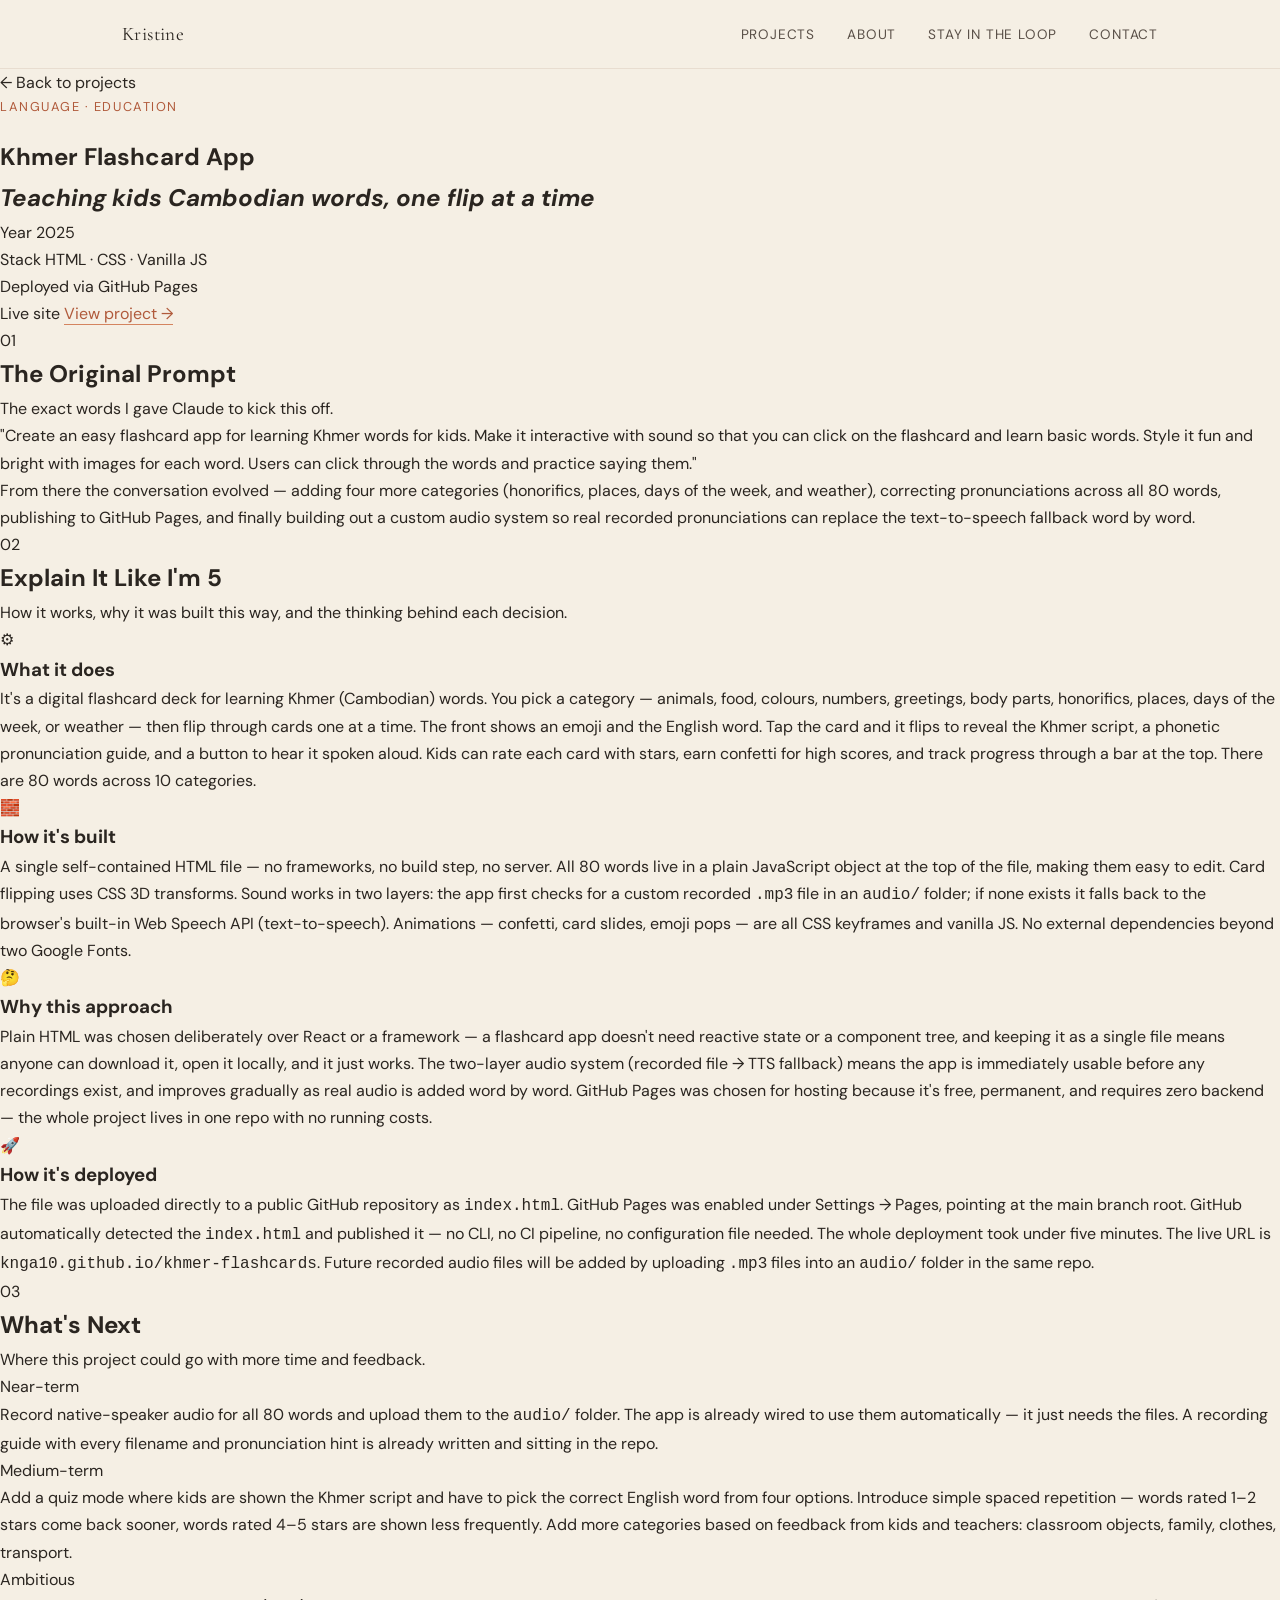
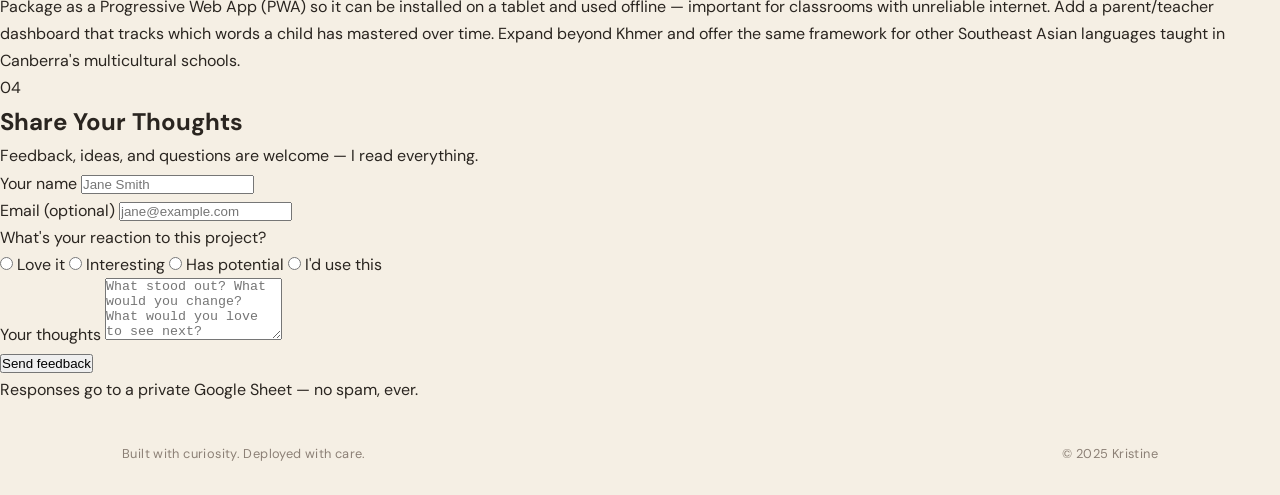
==== khmer-flashcard-casestudy.html @ 46403219 "Add files via upload" ====
<!DOCTYPE html>
<html lang="en">
<head>
  <meta charset="UTF-8" />
  <meta name="viewport" content="width=device-width, initial-scale=1.0" />
  <title>Khmer Flashcard App · Case Study</title>
  <link rel="preconnect" href="https://fonts.googleapis.com">
  <link rel="preconnect" href="https://fonts.gstatic.com" crossorigin>
  <link href="https://fonts.googleapis.com/css2?family=Cormorant+Garamond:ital,wght@0,300;0,400;0,500;1,300;1,400&family=DM+Sans:wght@300;400;500&display=swap" rel="stylesheet">
  <link rel="stylesheet" href="style.css" />
  <link rel="stylesheet" href="case-study.css" />
</head>
<body>

  <header class="site-header">
    <nav>
      <a href="index.html" class="nav-name">Kristine</a>
      <ul class="nav-links">
        <li><a href="index.html#projects">Projects</a></li>
        <li><a href="index.html#about">About</a></li>
        <li><a href="waitlist.html">Stay in the Loop</a></li>
        <li><a href="mailto:hello@example.com">Contact</a></li>
      </ul>
    </nav>
  </header>

  <main>

    <!-- ═══════════════════════════════════════
         HERO
    ═══════════════════════════════════════ -->
    <section class="cs-hero">
      <div class="cs-hero-inner">
        <a href="index.html" class="cs-back">← Back to projects</a>
        <p class="hero-eyebrow">Language · Education</p>
        <h1>Khmer Flashcard App<br><em>Teaching kids Cambodian words, one flip at a time</em></h1>
        <div class="cs-hero-meta">
          <div class="cs-meta-item">
            <span class="cs-meta-label">Year</span>
            <span>2025</span>
          </div>
          <div class="cs-meta-item">
            <span class="cs-meta-label">Stack</span>
            <span>HTML · CSS · Vanilla JS</span>
          </div>
          <div class="cs-meta-item">
            <span class="cs-meta-label">Deployed via</span>
            <span>GitHub Pages</span>
          </div>
          <div class="cs-meta-item">
            <span class="cs-meta-label">Live site</span>
            <a href="https://knga10.github.io/khmer-flashcards" class="inline-link" target="_blank">View project →</a>
          </div>
        </div>
      </div>
    </section>

    <!-- ═══════════════════════════════════════
         SECTION 1 — ORIGINAL PROMPT
    ═══════════════════════════════════════ -->
    <section class="cs-section cs-section--tinted">
      <div class="cs-section-inner">
        <div class="cs-section-label">01</div>
        <div class="cs-section-content">
          <h2 class="cs-section-title">The Original Prompt</h2>
          <p class="cs-section-sub">The exact words I gave Claude to kick this off.</p>
          <div class="cs-prompt-block">
            <p>
              "Create an easy flashcard app for learning Khmer words for kids. Make it interactive
              with sound so that you can click on the flashcard and learn basic words. Style it fun
              and bright with images for each word. Users can click through the words and practice
              saying them."
            </p>
            <p>
              From there the conversation evolved — adding four more categories (honorifics, places,
              days of the week, and weather), correcting pronunciations across all 80 words, publishing
              to GitHub Pages, and finally building out a custom audio system so real recorded
              pronunciations can replace the text-to-speech fallback word by word.
            </p>
          </div>
        </div>
      </div>
    </section>

    <!-- ═══════════════════════════════════════
         SECTION 2 — ELI5
    ═══════════════════════════════════════ -->
    <section class="cs-section">
      <div class="cs-section-inner">
        <div class="cs-section-label">02</div>
        <div class="cs-section-content">
          <h2 class="cs-section-title">Explain It Like I'm 5</h2>
          <p class="cs-section-sub">How it works, why it was built this way, and the thinking behind each decision.</p>

          <div class="cs-eli5-grid">

            <div class="cs-eli5-card">
              <div class="cs-eli5-icon">⚙️</div>
              <h3>What it does</h3>
              <p>
                It's a digital flashcard deck for learning Khmer (Cambodian) words. You pick a
                category — animals, food, colours, numbers, greetings, body parts, honorifics,
                places, days of the week, or weather — then flip through cards one at a time.
                The front shows an emoji and the English word. Tap the card and it flips to reveal
                the Khmer script, a phonetic pronunciation guide, and a button to hear it spoken
                aloud. Kids can rate each card with stars, earn confetti for high scores, and track
                progress through a bar at the top. There are 80 words across 10 categories.
              </p>
            </div>

            <div class="cs-eli5-card">
              <div class="cs-eli5-icon">🧱</div>
              <h3>How it's built</h3>
              <p>
                A single self-contained HTML file — no frameworks, no build step, no server.
                All 80 words live in a plain JavaScript object at the top of the file, making
                them easy to edit. Card flipping uses CSS 3D transforms. Sound works in two
                layers: the app first checks for a custom recorded <code>.mp3</code> file in
                an <code>audio/</code> folder; if none exists it falls back to the browser's
                built-in Web Speech API (text-to-speech). Animations — confetti, card slides,
                emoji pops — are all CSS keyframes and vanilla JS. No external dependencies
                beyond two Google Fonts.
              </p>
            </div>

            <div class="cs-eli5-card">
              <div class="cs-eli5-icon">🤔</div>
              <h3>Why this approach</h3>
              <p>
                Plain HTML was chosen deliberately over React or a framework — a flashcard app
                doesn't need reactive state or a component tree, and keeping it as a single file
                means anyone can download it, open it locally, and it just works. The two-layer
                audio system (recorded file → TTS fallback) means the app is immediately usable
                before any recordings exist, and improves gradually as real audio is added word
                by word. GitHub Pages was chosen for hosting because it's free, permanent, and
                requires zero backend — the whole project lives in one repo with no running costs.
              </p>
            </div>

            <div class="cs-eli5-card">
              <div class="cs-eli5-icon">🚀</div>
              <h3>How it's deployed</h3>
              <p>
                The file was uploaded directly to a public GitHub repository as
                <code>index.html</code>. GitHub Pages was enabled under Settings → Pages,
                pointing at the main branch root. GitHub automatically detected the
                <code>index.html</code> and published it — no CLI, no CI pipeline, no
                configuration file needed. The whole deployment took under five minutes.
                The live URL is <code>knga10.github.io/khmer-flashcards</code>. Future
                recorded audio files will be added by uploading <code>.mp3</code> files
                into an <code>audio/</code> folder in the same repo.
              </p>
            </div>

          </div>
        </div>
      </div>
    </section>

    <!-- ═══════════════════════════════════════
         SECTION 3 — WHAT'S NEXT
    ═══════════════════════════════════════ -->
    <section class="cs-section cs-section--tinted">
      <div class="cs-section-inner">
        <div class="cs-section-label">03</div>
        <div class="cs-section-content">
          <h2 class="cs-section-title">What's Next</h2>
          <p class="cs-section-sub">Where this project could go with more time and feedback.</p>

          <div class="cs-next-list">

            <div class="cs-next-item">
              <span class="cs-next-tag">Near-term</span>
              <p>
                Record native-speaker audio for all 80 words and upload them to the
                <code>audio/</code> folder. The app is already wired to use them automatically —
                it just needs the files. A recording guide with every filename and pronunciation
                hint is already written and sitting in the repo.
              </p>
            </div>

            <div class="cs-next-item">
              <span class="cs-next-tag">Medium-term</span>
              <p>
                Add a quiz mode where kids are shown the Khmer script and have to pick the
                correct English word from four options. Introduce simple spaced repetition —
                words rated 1–2 stars come back sooner, words rated 4–5 stars are shown less
                frequently. Add more categories based on feedback from kids and teachers:
                classroom objects, family, clothes, transport.
              </p>
            </div>

            <div class="cs-next-item">
              <span class="cs-next-tag">Ambitious</span>
              <p>
                Package as a Progressive Web App (PWA) so it can be installed on a tablet and
                used offline — important for classrooms with unreliable internet. Add a
                parent/teacher dashboard that tracks which words a child has mastered over time.
                Expand beyond Khmer and offer the same framework for other Southeast Asian
                languages taught in Canberra's multicultural schools.
              </p>
            </div>

          </div>
        </div>
      </div>
    </section>

    <!-- ═══════════════════════════════════════
         SECTION 4 — FEEDBACK
    ═══════════════════════════════════════ -->
    <section class="cs-section cs-section--sage">
      <div class="cs-section-inner">
        <div class="cs-section-label">04</div>
        <div class="cs-section-content">
          <h2 class="cs-section-title">Share Your Thoughts</h2>
          <p class="cs-section-sub">Feedback, ideas, and questions are welcome — I read everything.</p>

          <form class="cs-feedback-form" id="feedbackForm">
            <div class="cs-form-row">
              <div class="cs-form-group">
                <label for="name">Your name</label>
                <input type="text" id="name" name="name" placeholder="Jane Smith" />
              </div>
              <div class="cs-form-group">
                <label for="email">Email <span class="cs-form-optional">(optional)</span></label>
                <input type="email" id="email" name="email" placeholder="jane@example.com" />
              </div>
            </div>
            <div class="cs-form-group">
              <label for="reaction">What's your reaction to this project?</label>
              <div class="cs-reaction-group">
                <label class="cs-reaction-option">
                  <input type="radio" name="reaction" value="Love it" /> Love it
                </label>
                <label class="cs-reaction-option">
                  <input type="radio" name="reaction" value="Interesting" /> Interesting
                </label>
                <label class="cs-reaction-option">
                  <input type="radio" name="reaction" value="Has potential" /> Has potential
                </label>
                <label class="cs-reaction-option">
                  <input type="radio" name="reaction" value="I'd use this" /> I'd use this
                </label>
              </div>
            </div>
            <div class="cs-form-group">
              <label for="message">Your thoughts</label>
              <textarea id="message" name="message" rows="4" placeholder="What stood out? What would you change? What would you love to see next?"></textarea>
            </div>
            <div class="cs-form-footer">
              <button type="submit" class="cs-submit-btn" id="submitBtn">Send feedback</button>
              <p class="cs-form-note">Responses go to a private Google Sheet — no spam, ever.</p>
            </div>
            <div id="formSuccess" class="cs-form-success" style="display:none;">
              Thanks for the feedback — it genuinely helps. ✦
            </div>
          </form>
        </div>
      </div>
    </section>

  </main>

  <footer class="site-footer">
    <p>Built with curiosity. Deployed with care.</p>
    <p class="footer-year">© 2025 Kristine</p>
  </footer>

  <script>
    // ─────────────────────────────────────────
    // GOOGLE SHEETS FORM SUBMISSION
    // Instructions:
    // 1. Create a Google Sheet
    // 2. Go to Extensions → Apps Script
    // 3. Paste the Apps Script code from the README
    // 4. Deploy as Web App, copy the URL
    // 5. Replace YOUR_APPS_SCRIPT_URL below
    // ─────────────────────────────────────────
    const APPS_SCRIPT_URL = "https://script.google.com/macros/s/AKfycbwOAFR1REIlh8KIkbEZy-j8D8uTczqRzNnRfV1yrVGIW7D4OR-ssSMZZPvhlHtn851X/exec";
    const PROJECT_NAME    = "Khmer Flashcard App"; // update per page

    document.getElementById("feedbackForm").addEventListener("submit", async function(e) {
      e.preventDefault();
      const btn = document.getElementById("submitBtn");
      btn.textContent = "Sending...";
      btn.disabled = true;

      const data = {
        project:  PROJECT_NAME,
        name:     document.getElementById("name").value,
        email:    document.getElementById("email").value,
        reaction: document.querySelector('input[name="reaction"]:checked')?.value || "",
        message:  document.getElementById("message").value,
        date:     new Date().toLocaleString("en-AU")
      };

      try {
        await fetch(APPS_SCRIPT_URL, {
          method: "POST",
          mode: "no-cors",
          headers: { "Content-Type": "application/json" },
          body: JSON.stringify(data)
        });
        document.getElementById("feedbackForm").style.display = "none";
        document.getElementById("formSuccess").style.display = "block";
      } catch (err) {
        btn.textContent = "Send feedback";
        btn.disabled = false;
        alert("Something went wrong — please try again.");
      }
    });
  </script>

</body>
</html>
---- style.css ----
/* =============================================
   TOKENS
   ============================================= */
:root {
  --rust:       #B05A3B;
  --rust-light: #D4845F;
  --rust-pale:  #F2E4DA;

  --beige:      #F5EFE4;
  --beige-mid:  #E8DDD0;
  --beige-dark: #C5B8A8;

  --sage:       #7A9178;
  --sage-light: #A3B8A0;
  --sage-pale:  #E4EDE3;

  --ink:        #2A2520;
  --ink-mid:    #5A5048;
  --ink-light:  #8C8076;

  --white:      #FDFAF6;

  --font-serif: 'Cormorant Garamond', Georgia, serif;
  --font-sans:  'DM Sans', system-ui, sans-serif;

  --max-w: 1100px;
  --radius: 4px;
}

/* =============================================
   RESET
   ============================================= */
*, *::before, *::after { box-sizing: border-box; margin: 0; padding: 0; }

html { scroll-behavior: smooth; }

body {
  font-family: var(--font-sans);
  font-size: 16px;
  line-height: 1.7;
  color: var(--ink);
  background: var(--beige);
  -webkit-font-smoothing: antialiased;
}

img { display: block; max-width: 100%; }

a { color: inherit; text-decoration: none; }

/* =============================================
   HEADER / NAV
   ============================================= */
.site-header {
  position: sticky;
  top: 0;
  z-index: 100;
  background: var(--beige);
  border-bottom: 1px solid var(--beige-mid);
}

nav {
  max-width: var(--max-w);
  margin: 0 auto;
  padding: 1.1rem 2rem;
  display: flex;
  align-items: center;
  justify-content: space-between;
}

.nav-name {
  font-family: var(--font-serif);
  font-size: 1.2rem;
  font-weight: 400;
  letter-spacing: 0.02em;
  color: var(--ink);
}

.nav-links {
  list-style: none;
  display: flex;
  gap: 2rem;
}

.nav-links a {
  font-size: 0.85rem;
  letter-spacing: 0.06em;
  text-transform: uppercase;
  color: var(--ink-mid);
  transition: color 0.2s;
}

.nav-links a:hover { color: var(--rust); }

/* =============================================
   HERO
   ============================================= */
.hero {
  max-width: var(--max-w);
  margin: 0 auto;
  padding: 7rem 2rem 5rem;
  display: grid;
  grid-template-columns: 1fr auto;
  align-items: end;
  gap: 2rem;
  position: relative;
}

.hero-eyebrow {
  font-size: 0.8rem;
  letter-spacing: 0.12em;
  text-transform: uppercase;
  color: var(--rust);
  margin-bottom: 1.2rem;
}

.hero h1 {
  font-family: var(--font-serif);
  font-size: clamp(2.4rem, 5vw, 4rem);
  font-weight: 300;
  line-height: 1.2;
  color: var(--ink);
  margin-bottom: 1.5rem;
}

.hero h1 em {
  font-style: italic;
  color: var(--rust);
}

.hero-sub {
  font-size: 1.05rem;
  color: var(--ink-mid);
  max-width: 500px;
  line-height: 1.65;
}

.hero-ornament {
  width: 120px;
  height: 120px;
  border-radius: 50%;
  background: var(--sage-pale);
  border: 1px solid var(--sage-light);
  opacity: 0.6;
  align-self: center;
}

@media (max-width: 640px) {
  .hero-ornament { display: none; }
  .hero { padding: 4rem 1.25rem 3rem; }
}

/* =============================================
   SECTION SHARED
   ============================================= */
.section-label {
  font-size: 0.75rem;
  letter-spacing: 0.14em;
  text-transform: uppercase;
  color: var(--ink-light);
  margin-bottom: 2.5rem;
  padding-bottom: 0.75rem;
  border-bottom: 1px solid var(--beige-mid);
}

/* =============================================
   PROJECTS
   ============================================= */
.projects {
  max-width: var(--max-w);
  margin: 0 auto 6rem;
  padding: 0 2rem;
}

.project-grid {
  display: grid;
  grid-template-columns: repeat(auto-fill, minmax(320px, 1fr));
  gap: 1.5px;
  background: var(--beige-mid);
  border: 1.5px solid var(--beige-mid);
}

.project-card {
  background: var(--white);
  padding: 2rem;
  display: flex;
  flex-direction: column;
  gap: 0.9rem;
  transition: background 0.2s;
}

.project-card:hover { background: var(--rust-pale); }

.project-card--featured {
  grid-column: span 2;
  background: var(--sage-pale);
}

.project-card--featured:hover { background: var(--sage-pale); filter: brightness(0.97); }

.project-card--quiet { background: var(--beige); }

@media (max-width: 720px) {
  .project-card--featured { grid-column: span 1; }
}

.project-meta {
  display: flex;
  align-items: center;
  justify-content: space-between;
}

.project-tag {
  font-size: 0.72rem;
  letter-spacing: 0.1em;
  text-transform: uppercase;
  color: var(--sage);
}

.project-year {
  font-size: 0.78rem;
  color: var(--ink-light);
}

.project-title {
  font-family: var(--font-serif);
  font-size: 1.55rem;
  font-weight: 400;
  line-height: 1.25;
  color: var(--ink);
}

.project-desc {
  font-size: 0.92rem;
  color: var(--ink-mid);
  line-height: 1.65;
  flex: 1;
}

.project-stack {
  display: flex;
  flex-wrap: wrap;
  gap: 0.4rem;
  margin-top: 0.25rem;
}

.project-stack span {
  font-size: 0.72rem;
  letter-spacing: 0.06em;
  padding: 0.2rem 0.6rem;
  background: var(--beige-mid);
  color: var(--ink-mid);
  border-radius: 2px;
}

.project-link {
  font-size: 0.82rem;
  letter-spacing: 0.04em;
  color: var(--rust);
  margin-top: 0.5rem;
  display: inline-block;
  transition: letter-spacing 0.2s;
}

.project-link:hover { letter-spacing: 0.08em; }

/* =============================================
   ABOUT
   ============================================= */
.about {
  background: var(--beige-mid);
  border-top: 1px solid var(--beige-dark);
  border-bottom: 1px solid var(--beige-dark);
}

.about-inner {
  max-width: var(--max-w);
  margin: 0 auto;
  padding: 5rem 2rem;
}

.about-content {
  display: grid;
  grid-template-columns: 200px 1fr;
  gap: 4rem;
  align-items: start;
}

@media (max-width: 720px) {
  .about-content { grid-template-columns: 1fr; gap: 2.5rem; }
}

.about-left {
  display: flex;
  flex-direction: column;
  align-items: center;
  gap: 1.5rem;
}

.about-photo {
  width: 200px;
  height: 200px;
  object-fit: cover;
  object-position: center top;
  border-radius: 4px;
  border: 1px solid var(--beige-dark);
}

.about-qr {
  display: flex;
  flex-direction: column;
  align-items: center;
  gap: 0.5rem;
}

.about-qr img,
#qrcode img,
#qrcode canvas {
  border: 1px solid var(--beige-dark);
  padding: 6px;
  background: var(--beige);
  border-radius: 4px;
}

.qr-label {
  font-size: 0.65rem;
  color: var(--ink-light);
  letter-spacing: 0.04em;
  text-align: center;
}

.about-right {
  display: flex;
  flex-direction: column;
  gap: 2rem;
}

.about-lead {
  font-family: var(--font-serif);
  font-size: 1.35rem;
  font-weight: 400;
  line-height: 1.45;
  color: var(--ink);
  margin-bottom: 1.25rem;
}

.about-text p {
  font-size: 0.95rem;
  color: var(--ink-mid);
  line-height: 1.7;
  margin-bottom: 1rem;
}

.inline-link {
  color: var(--rust);
  border-bottom: 1px solid var(--rust-light);
  transition: border-color 0.2s;
}

.inline-link:hover { border-color: var(--rust); }

.about-details {
  display: flex;
  flex-direction: column;
  gap: 0;
  border: 1px solid var(--beige-dark);
  background: var(--white);
}

.detail-row {
  display: flex;
  justify-content: space-between;
  align-items: baseline;
  padding: 0.85rem 1.25rem;
  font-size: 0.88rem;
  border-bottom: 1px solid var(--beige-mid);
  gap: 1rem;
}

.detail-row:last-child { border-bottom: none; }

.detail-label {
  color: var(--ink-light);
  font-size: 0.78rem;
  letter-spacing: 0.06em;
  text-transform: uppercase;
  flex-shrink: 0;
}

/* =============================================
   FOOTER
   ============================================= */
.site-footer {
  max-width: var(--max-w);
  margin: 0 auto;
  padding: 2.5rem 2rem;
  display: flex;
  justify-content: space-between;
  align-items: center;
  font-size: 0.8rem;
  color: var(--ink-light);
  letter-spacing: 0.03em;
}

@media (max-width: 480px) {
  .site-footer { flex-direction: column; gap: 0.5rem; text-align: center; }
}
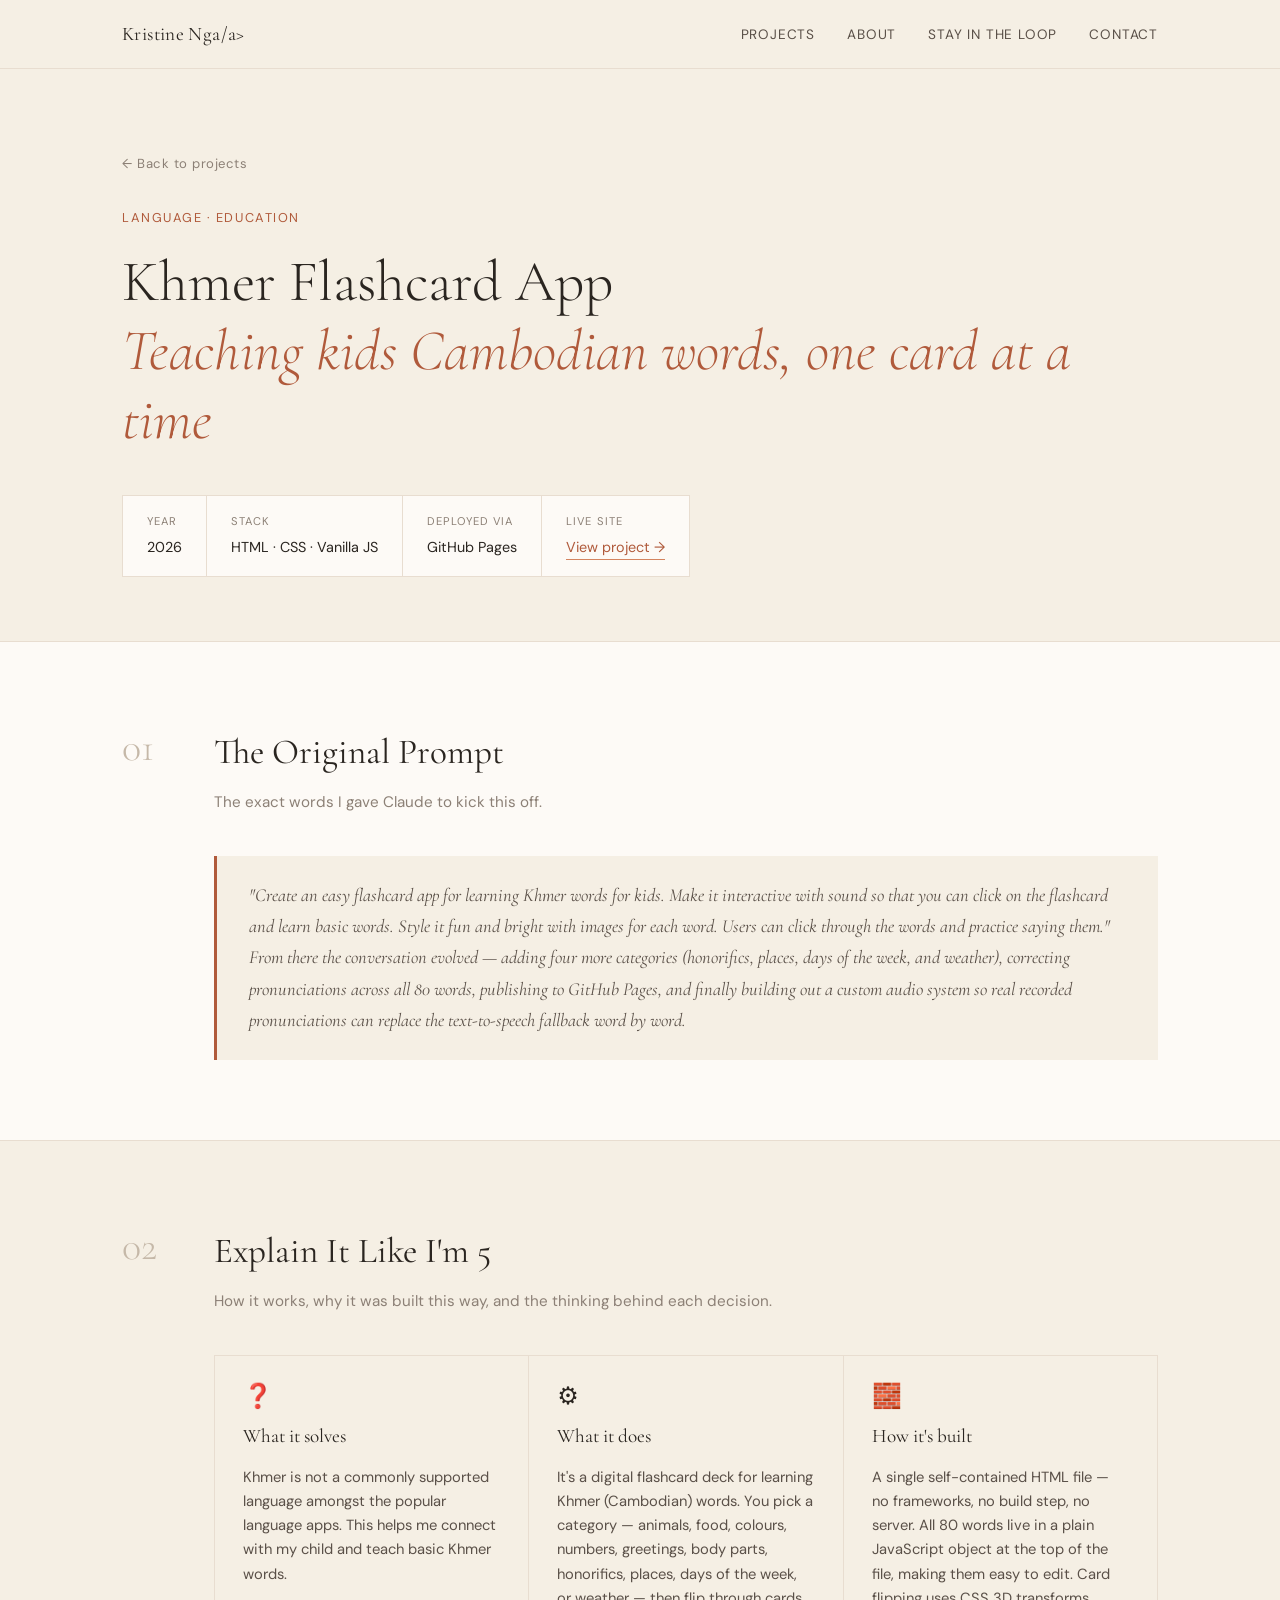
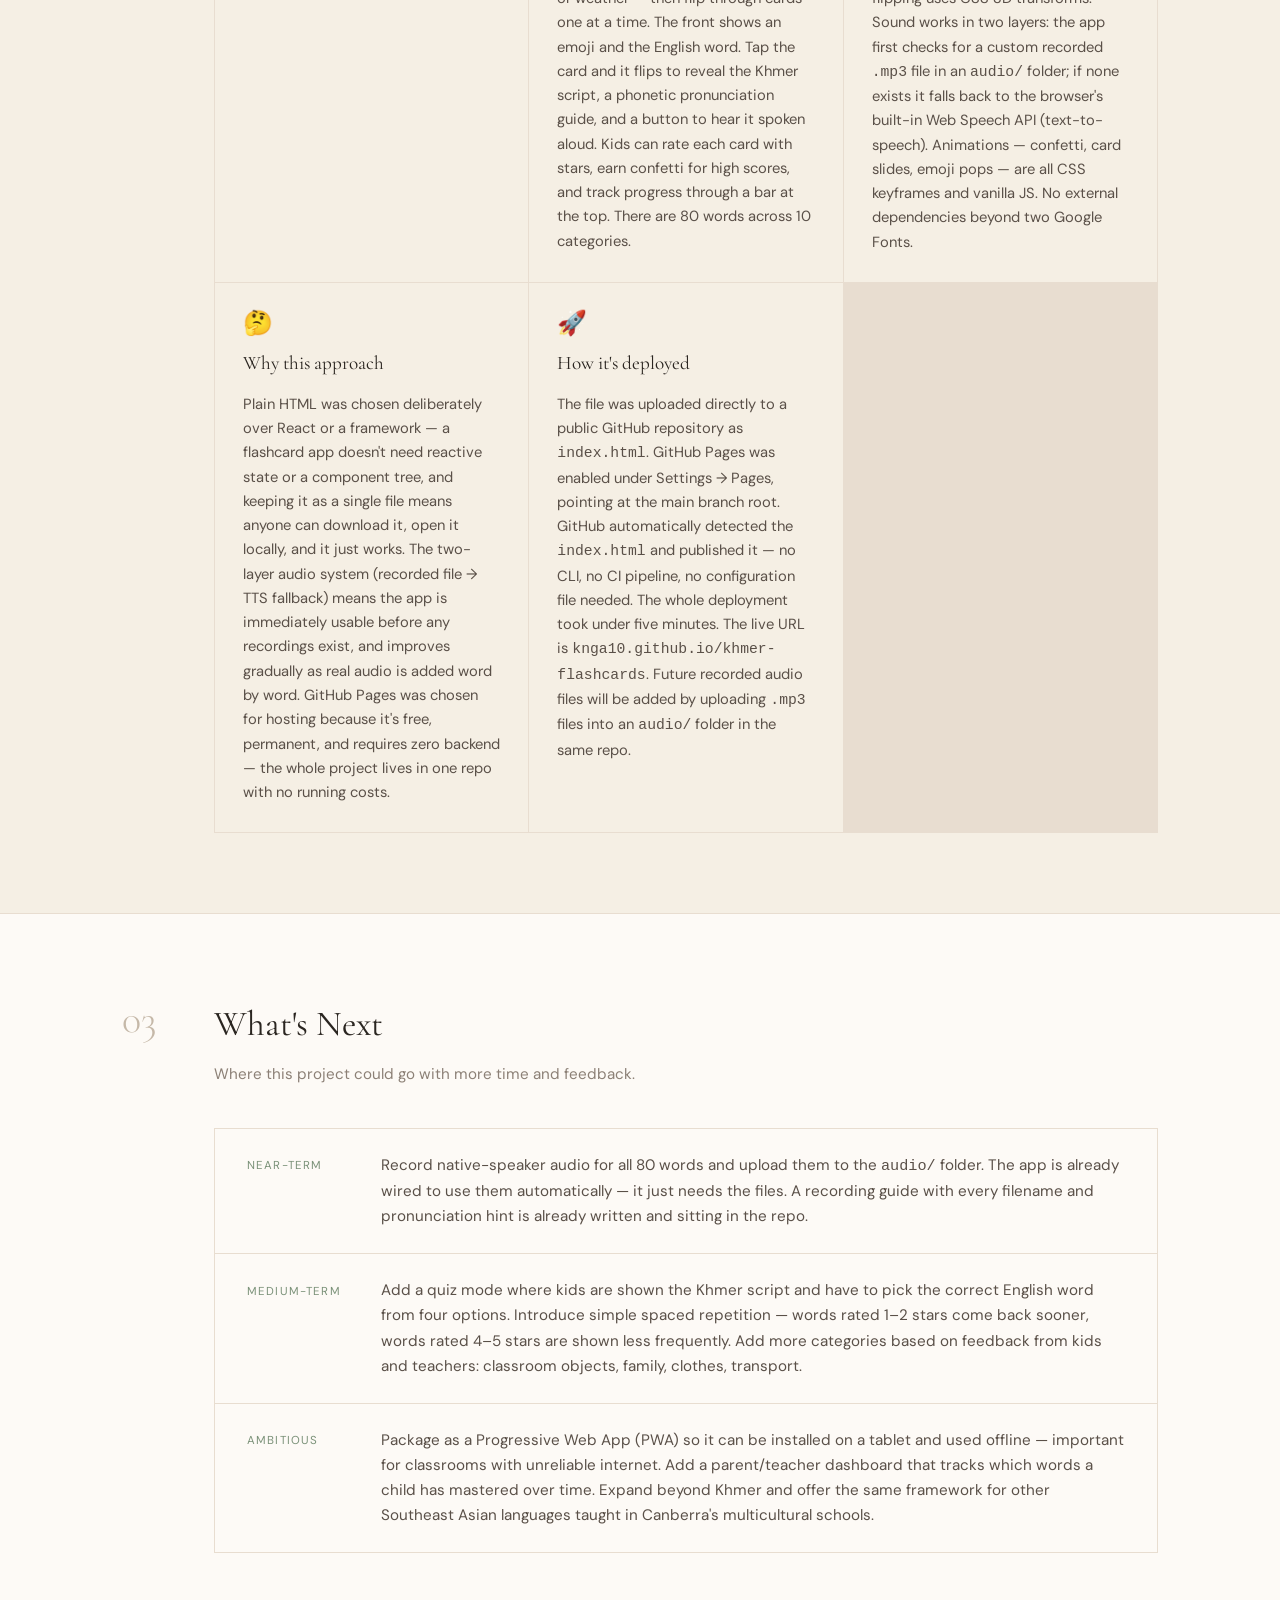
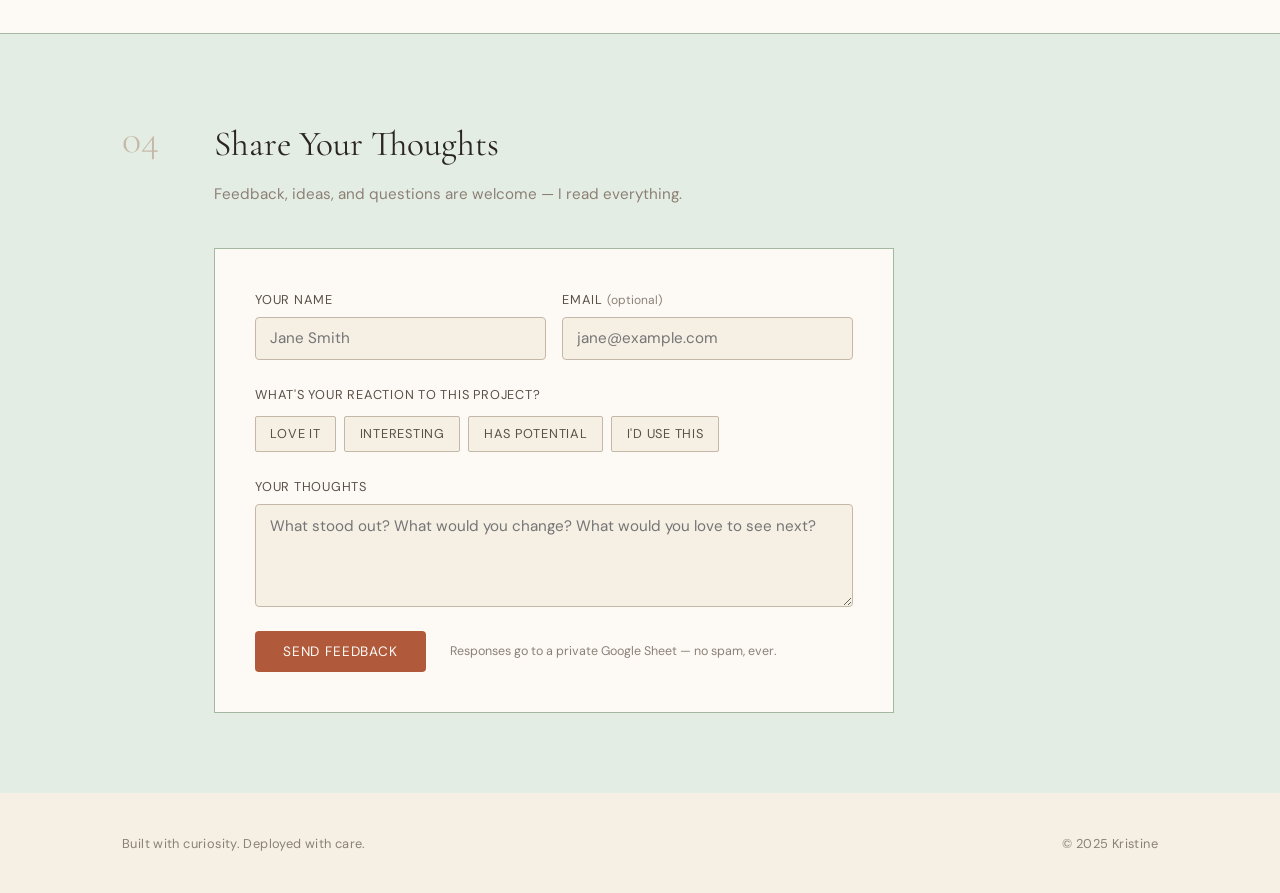
==== commit 07ddbed5: "Update khmer-flashcard-casestudy.html" ====
--- a/khmer-flashcard-casestudy.html
+++ b/khmer-flashcard-casestudy.html
@@ -14,12 +14,12 @@
 
   <header class="site-header">
     <nav>
-      <a href="index.html" class="nav-name">Kristine</a>
+      <a href="index.html" class="nav-name">Kristine Nga/a>
       <ul class="nav-links">
         <li><a href="index.html#projects">Projects</a></li>
         <li><a href="index.html#about">About</a></li>
         <li><a href="waitlist.html">Stay in the Loop</a></li>
-        <li><a href="mailto:hello@example.com">Contact</a></li>
+        <li><a href="mailto:nga.kristine@gmail.com">Contact</a></li>
       </ul>
     </nav>
   </header>
@@ -33,11 +33,11 @@
       <div class="cs-hero-inner">
         <a href="index.html" class="cs-back">← Back to projects</a>
         <p class="hero-eyebrow">Language · Education</p>
-        <h1>Khmer Flashcard App<br><em>Teaching kids Cambodian words, one flip at a time</em></h1>
+        <h1>Khmer Flashcard App<br><em>Teaching kids Cambodian words, one card at a time</em></h1>
         <div class="cs-hero-meta">
           <div class="cs-meta-item">
             <span class="cs-meta-label">Year</span>
-            <span>2025</span>
+            <span>2026</span>
           </div>
           <div class="cs-meta-item">
             <span class="cs-meta-label">Stack</span>
@@ -94,6 +94,14 @@
 
           <div class="cs-eli5-grid">
 
+          <div class="cs-eli5-card">
+              <div class="cs-eli5-icon">❓</div>
+              <h3>What it solves</h3>
+              <p>
+Khmer is not a commonly supported language amongst the popular language apps. This helps me connect with my child and teach basic Khmer words.
+              </p>
+            </div>
+            
             <div class="cs-eli5-card">
               <div class="cs-eli5-icon">⚙️</div>
               <h3>What it does</h3>
--- a/case-study.css
+++ b/case-study.css
@@ -0,0 +1,325 @@
+/* =============================================
+   CASE STUDY STYLES
+   ============================================= */
+
+/* Hero */
+.cs-hero {
+  max-width: var(--max-w);
+  margin: 0 auto;
+  padding: 5rem 2rem 4rem;
+}
+
+.cs-back {
+  display: inline-block;
+  font-size: 0.82rem;
+  letter-spacing: 0.04em;
+  color: var(--ink-light);
+  margin-bottom: 2rem;
+  transition: color 0.2s;
+}
+.cs-back:hover { color: var(--rust); }
+
+.cs-hero h1 {
+  font-family: var(--font-serif);
+  font-size: clamp(2.2rem, 4.5vw, 3.6rem);
+  font-weight: 300;
+  line-height: 1.2;
+  color: var(--ink);
+  margin: 1rem 0 2.5rem;
+}
+.cs-hero h1 em {
+  font-style: italic;
+  color: var(--rust);
+}
+
+.cs-hero-meta {
+  display: flex;
+  flex-wrap: wrap;
+  gap: 0;
+  border: 1px solid var(--beige-mid);
+  background: var(--white);
+  width: fit-content;
+}
+
+.cs-meta-item {
+  display: flex;
+  flex-direction: column;
+  gap: 0.2rem;
+  padding: 1rem 1.5rem;
+  border-right: 1px solid var(--beige-mid);
+  font-size: 0.9rem;
+}
+.cs-meta-item:last-child { border-right: none; }
+
+.cs-meta-label {
+  font-size: 0.7rem;
+  letter-spacing: 0.1em;
+  text-transform: uppercase;
+  color: var(--ink-light);
+}
+
+@media (max-width: 640px) {
+  .cs-hero { padding: 3.5rem 1.25rem 2.5rem; }
+  .cs-hero-meta { flex-direction: column; width: 100%; }
+  .cs-meta-item { border-right: none; border-bottom: 1px solid var(--beige-mid); }
+  .cs-meta-item:last-child { border-bottom: none; }
+}
+
+/* Sections */
+.cs-section {
+  border-top: 1px solid var(--beige-mid);
+  padding: 5rem 0;
+}
+.cs-section--tinted { background: var(--white); }
+.cs-section--sage   { background: var(--sage-pale); border-top-color: var(--sage-light); }
+
+.cs-section-inner {
+  max-width: var(--max-w);
+  margin: 0 auto;
+  padding: 0 2rem;
+  display: grid;
+  grid-template-columns: 60px 1fr;
+  gap: 2rem;
+}
+
+@media (max-width: 640px) {
+  .cs-section-inner { grid-template-columns: 1fr; }
+  .cs-section { padding: 3rem 0; }
+}
+
+.cs-section-label {
+  font-family: var(--font-serif);
+  font-size: 2.5rem;
+  font-weight: 300;
+  color: var(--beige-dark);
+  line-height: 1;
+  padding-top: 0.3rem;
+}
+
+.cs-section-title {
+  font-family: var(--font-serif);
+  font-size: clamp(1.6rem, 3vw, 2.2rem);
+  font-weight: 400;
+  color: var(--ink);
+  margin-bottom: 0.5rem;
+}
+
+.cs-section-sub {
+  font-size: 0.95rem;
+  color: var(--ink-light);
+  margin-bottom: 2.5rem;
+}
+
+/* Prompt block */
+.cs-prompt-block {
+  background: var(--beige);
+  border-left: 3px solid var(--rust);
+  padding: 1.5rem 2rem;
+  font-family: var(--font-serif);
+  font-size: 1.15rem;
+  font-style: italic;
+  line-height: 1.7;
+  color: var(--ink-mid);
+}
+
+/* ELI5 grid */
+.cs-eli5-grid {
+  display: grid;
+  grid-template-columns: repeat(auto-fill, minmax(260px, 1fr));
+  gap: 1px;
+  background: var(--beige-mid);
+  border: 1px solid var(--beige-mid);
+}
+
+.cs-eli5-card {
+  background: var(--beige);
+  padding: 1.75rem;
+  display: flex;
+  flex-direction: column;
+  gap: 0.75rem;
+}
+.cs-section--tinted .cs-eli5-card { background: var(--white); }
+
+.cs-eli5-icon {
+  font-size: 1.5rem;
+  line-height: 1;
+}
+
+.cs-eli5-card h3 {
+  font-family: var(--font-serif);
+  font-size: 1.2rem;
+  font-weight: 400;
+  color: var(--ink);
+}
+
+.cs-eli5-card p {
+  font-size: 0.92rem;
+  color: var(--ink-mid);
+  line-height: 1.65;
+}
+
+/* What's next */
+.cs-next-list {
+  display: flex;
+  flex-direction: column;
+  gap: 1px;
+  background: var(--beige-mid);
+  border: 1px solid var(--beige-mid);
+}
+
+.cs-next-item {
+  background: var(--white);
+  padding: 1.5rem 2rem;
+  display: grid;
+  grid-template-columns: 110px 1fr;
+  gap: 1.5rem;
+  align-items: start;
+}
+
+@media (max-width: 560px) {
+  .cs-next-item { grid-template-columns: 1fr; gap: 0.5rem; }
+}
+
+.cs-next-tag {
+  font-size: 0.72rem;
+  letter-spacing: 0.1em;
+  text-transform: uppercase;
+  color: var(--sage);
+  padding-top: 0.2rem;
+}
+
+.cs-next-item p {
+  font-size: 0.95rem;
+  color: var(--ink-mid);
+  line-height: 1.65;
+}
+
+/* Feedback form */
+.cs-feedback-form {
+  background: var(--white);
+  border: 1px solid var(--sage-light);
+  padding: 2.5rem;
+  display: flex;
+  flex-direction: column;
+  gap: 1.5rem;
+  max-width: 680px;
+}
+
+.cs-form-row {
+  display: grid;
+  grid-template-columns: 1fr 1fr;
+  gap: 1rem;
+}
+
+@media (max-width: 560px) {
+  .cs-form-row { grid-template-columns: 1fr; }
+  .cs-feedback-form { padding: 1.5rem; }
+}
+
+.cs-form-group {
+  display: flex;
+  flex-direction: column;
+  gap: 0.4rem;
+}
+
+.cs-form-group label {
+  font-size: 0.8rem;
+  letter-spacing: 0.06em;
+  text-transform: uppercase;
+  color: var(--ink-mid);
+}
+
+.cs-form-optional {
+  text-transform: none;
+  letter-spacing: 0;
+  color: var(--ink-light);
+  font-size: 0.75rem;
+}
+
+.cs-form-group input,
+.cs-form-group textarea {
+  font-family: var(--font-sans);
+  font-size: 0.95rem;
+  color: var(--ink);
+  background: var(--beige);
+  border: 1px solid var(--beige-dark);
+  padding: 0.65rem 0.9rem;
+  border-radius: var(--radius);
+  outline: none;
+  transition: border-color 0.2s;
+  resize: vertical;
+}
+
+.cs-form-group input:focus,
+.cs-form-group textarea:focus {
+  border-color: var(--sage);
+}
+
+/* Reaction radio group */
+.cs-reaction-group {
+  display: flex;
+  flex-wrap: wrap;
+  gap: 0.5rem;
+  margin-top: 0.25rem;
+}
+
+.cs-reaction-option {
+  display: flex;
+  align-items: center;
+  gap: 0.4rem;
+  font-size: 0.88rem;
+  color: var(--ink-mid);
+  background: var(--beige);
+  border: 1px solid var(--beige-dark);
+  padding: 0.4rem 0.9rem;
+  border-radius: 2px;
+  cursor: pointer;
+  transition: border-color 0.2s, background 0.2s;
+}
+
+.cs-reaction-option:has(input:checked) {
+  border-color: var(--sage);
+  background: var(--sage-pale);
+  color: var(--ink);
+}
+
+.cs-reaction-option input {
+  display: none;
+}
+
+/* Submit */
+.cs-form-footer {
+  display: flex;
+  align-items: center;
+  gap: 1.5rem;
+  flex-wrap: wrap;
+}
+
+.cs-submit-btn {
+  font-family: var(--font-sans);
+  font-size: 0.85rem;
+  letter-spacing: 0.06em;
+  text-transform: uppercase;
+  color: var(--white);
+  background: var(--rust);
+  border: none;
+  padding: 0.75rem 1.75rem;
+  border-radius: var(--radius);
+  cursor: pointer;
+  transition: background 0.2s;
+}
+.cs-submit-btn:hover:not(:disabled) { background: var(--rust-light); }
+.cs-submit-btn:disabled { opacity: 0.6; cursor: not-allowed; }
+
+.cs-form-note {
+  font-size: 0.78rem;
+  color: var(--ink-light);
+}
+
+.cs-form-success {
+  font-family: var(--font-serif);
+  font-size: 1.2rem;
+  font-style: italic;
+  color: var(--sage);
+  padding: 1.5rem 0;
+}
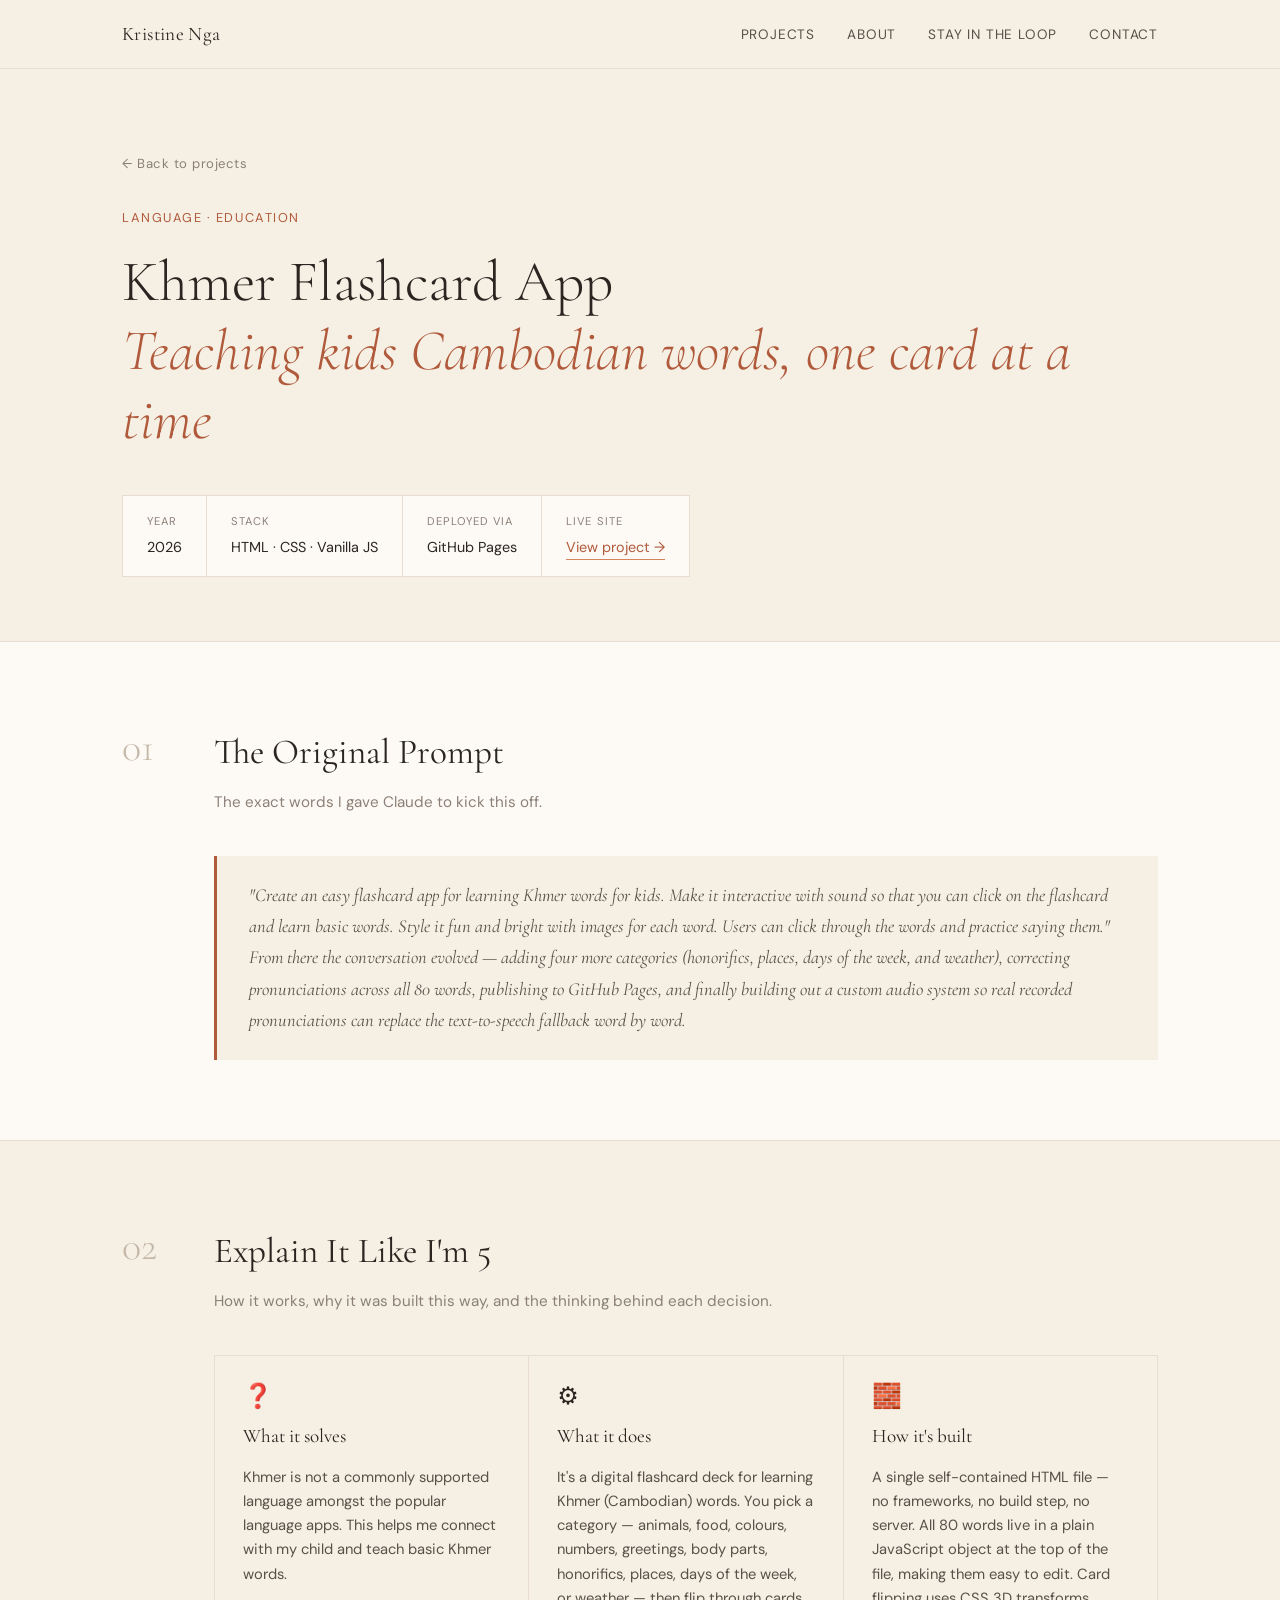
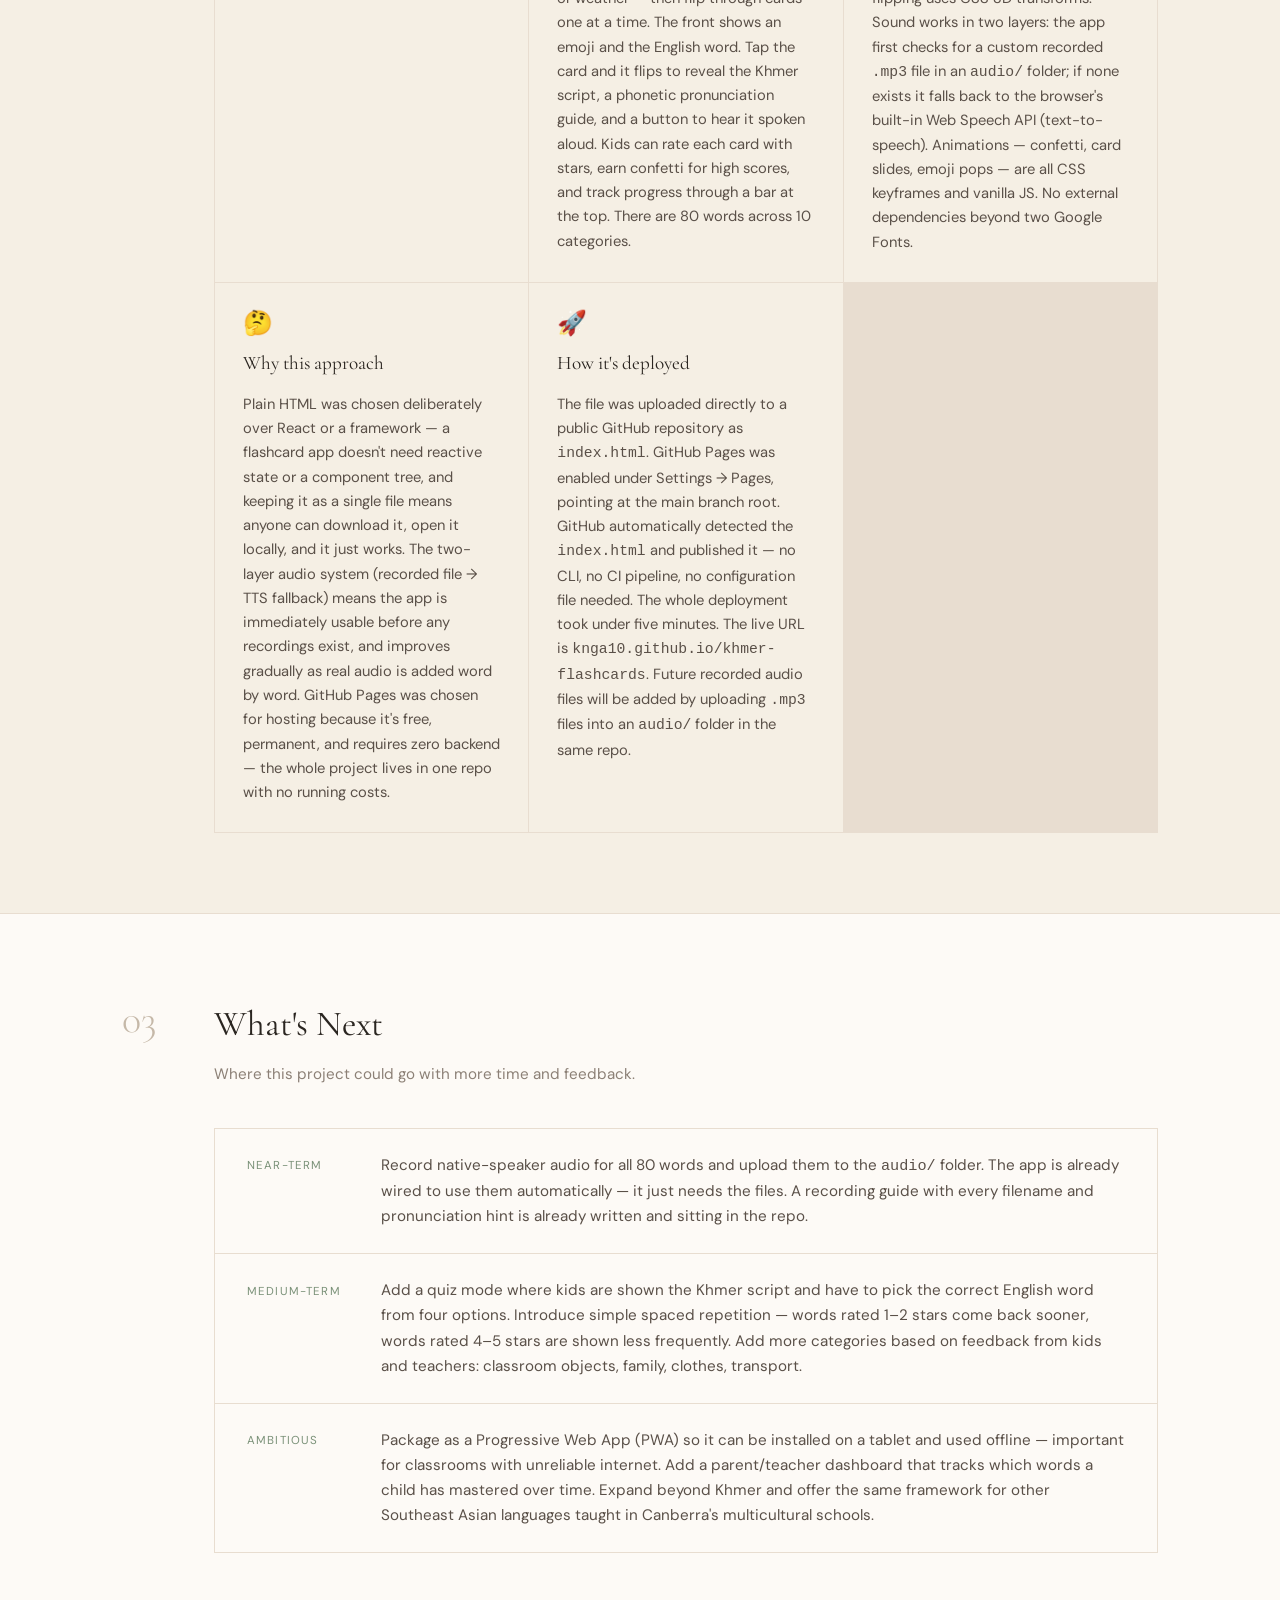
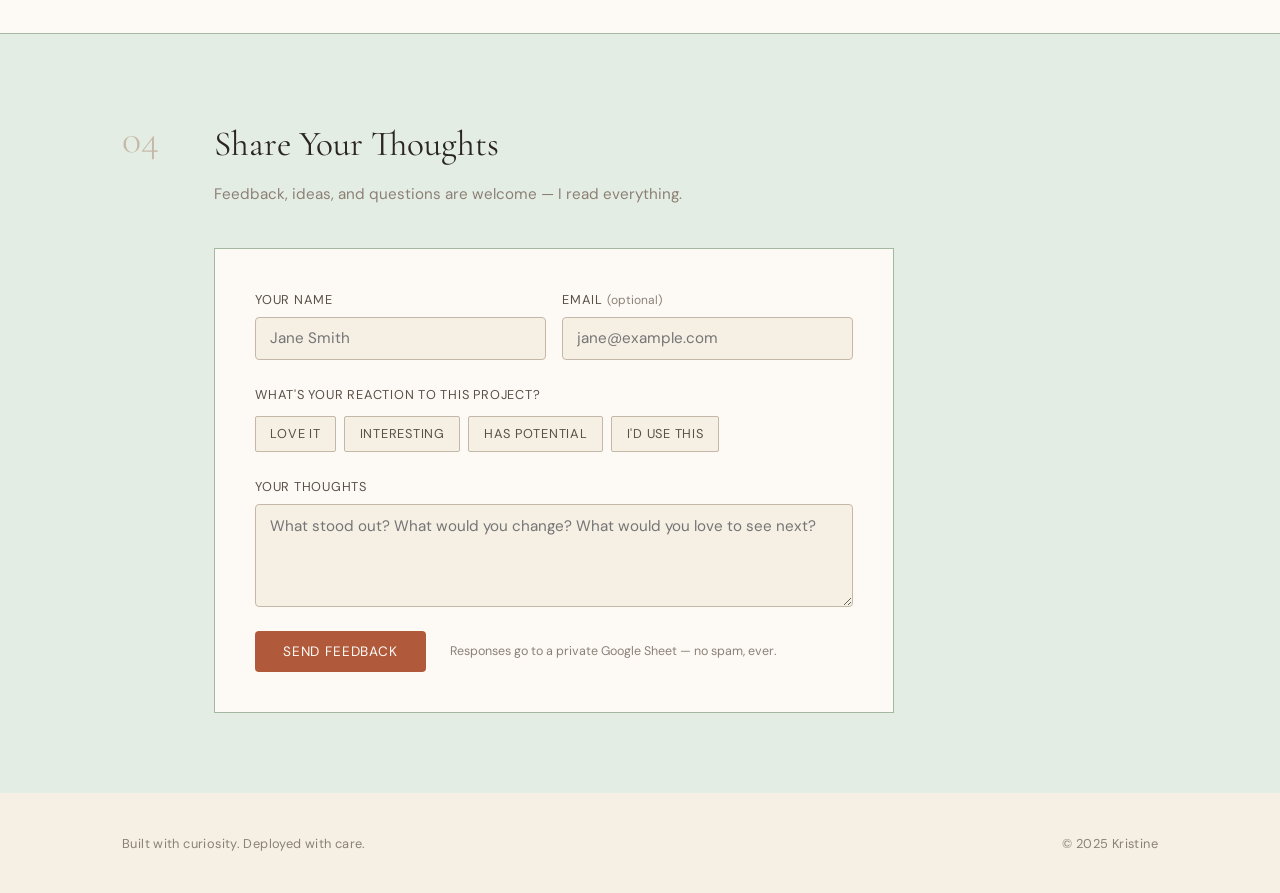
==== commit c4f2cffe: "Update khmer-flashcard-casestudy.html" ====
--- a/khmer-flashcard-casestudy.html
+++ b/khmer-flashcard-casestudy.html
@@ -14,7 +14,7 @@
 
   <header class="site-header">
     <nav>
-      <a href="index.html" class="nav-name">Kristine Nga/a>
+      <a href="index.html" class="nav-name">Kristine Nga</a>
       <ul class="nav-links">
         <li><a href="index.html#projects">Projects</a></li>
         <li><a href="index.html#about">About</a></li>
